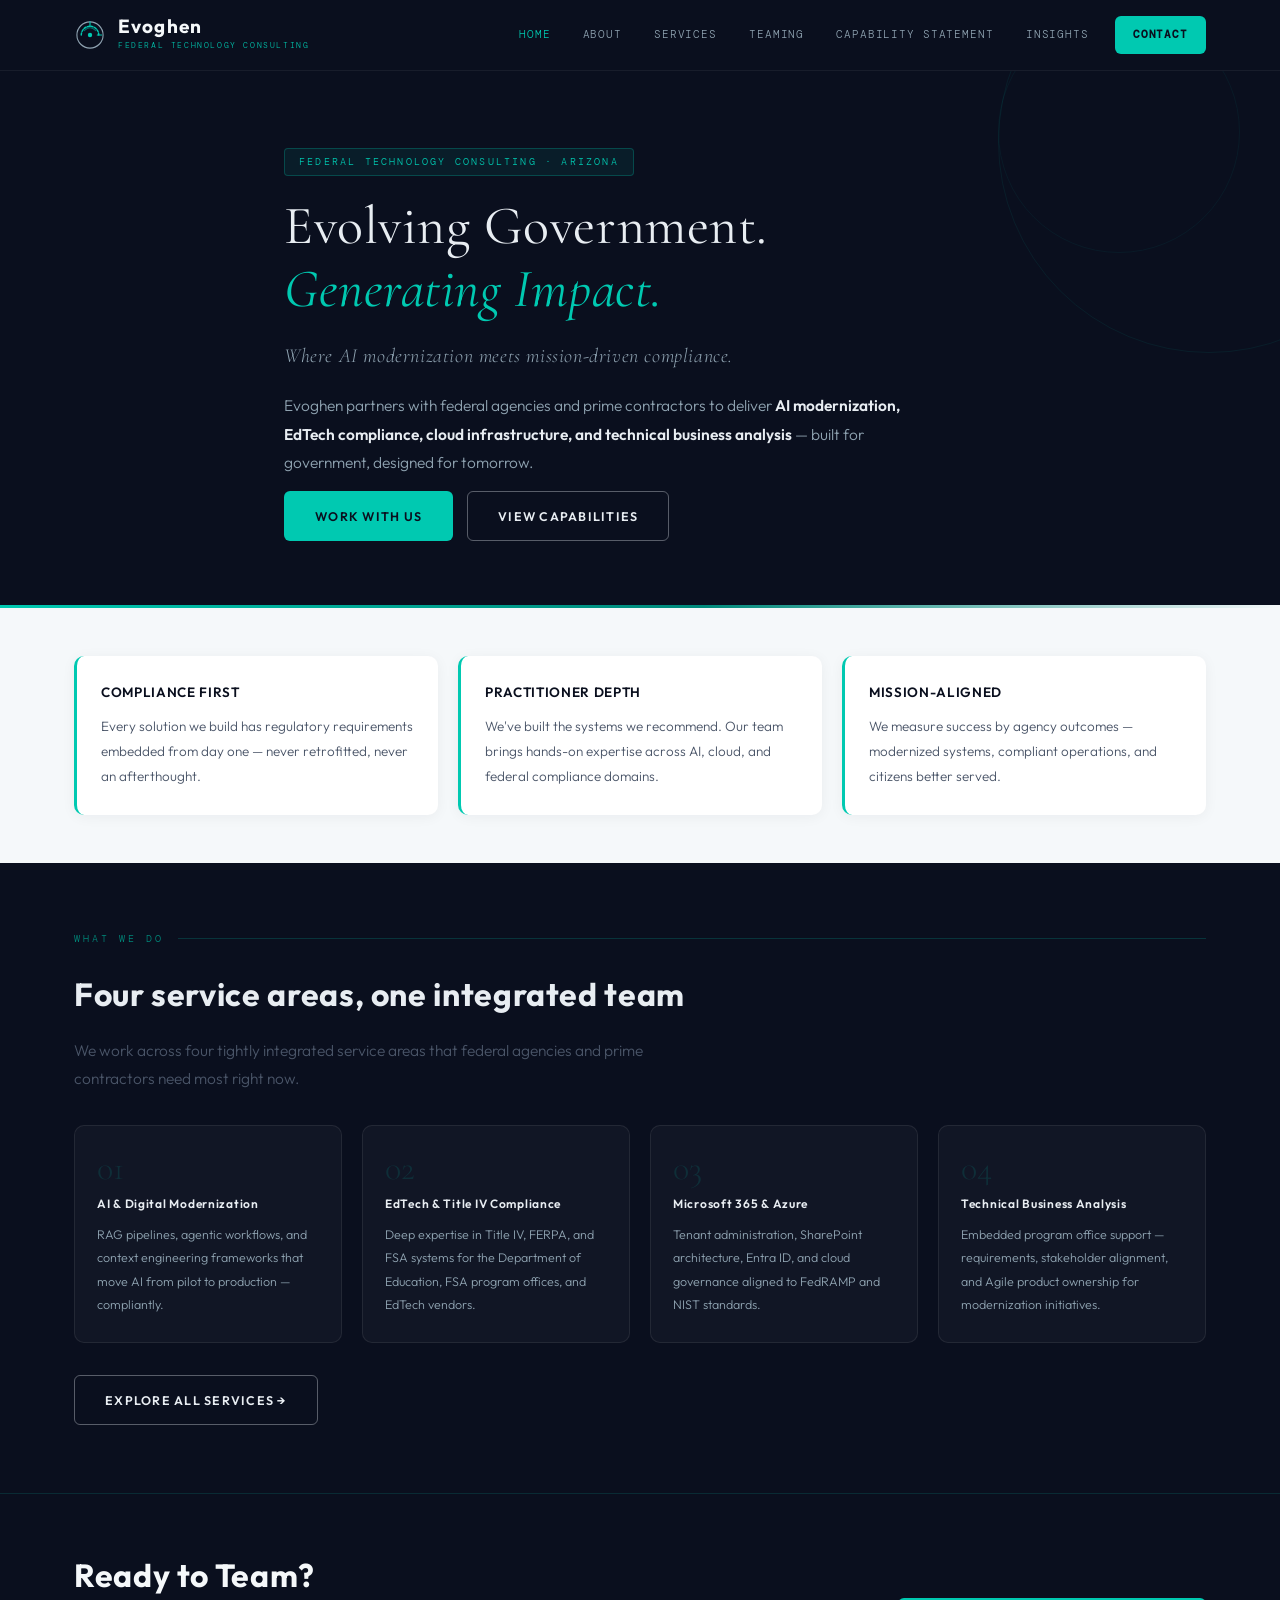
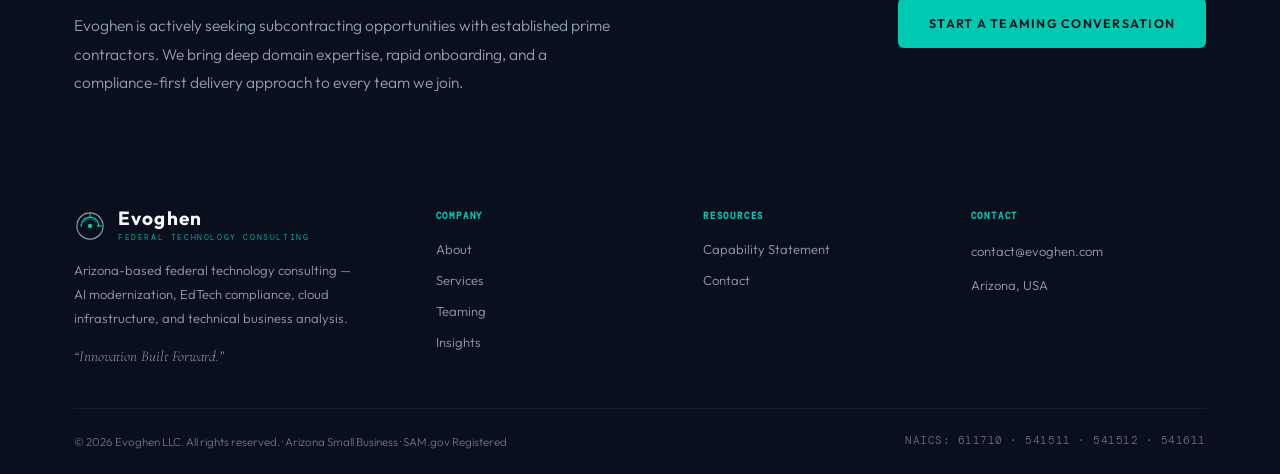
==== index.html @ 17c2ab5a "Build full 7-page Evoghen marketing site Static HTML/CSS/JS site implementing the brand identity sys" ====
<!DOCTYPE html>
<html lang="en">
<head>
<meta charset="UTF-8">
<meta name="viewport" content="width=device-width, initial-scale=1.0">
<title>Evoghen | Federal AI Modernization &amp; Technology Consulting</title>
<meta name="description" content="Evoghen is an Arizona-based federal technology consulting firm specializing in AI modernization, EdTech compliance, Microsoft 365/Azure, and technical business analysis for federal agencies and prime contractors.">
<meta name="keywords" content="federal technology consulting, AI modernization government, Title IV compliance, FSA consulting, Microsoft Azure federal, small business federal contractor Arizona">
<link rel="canonical" href="https://www.evoghen.com/">
<link rel="icon" type="image/svg+xml" href="assets/favicon.svg">
<link rel="preconnect" href="https://fonts.googleapis.com">
<link href="https://fonts.googleapis.com/css2?family=Cormorant+Garamond:ital,wght@0,300;0,400;0,600;1,300;1,400&family=DM+Mono:wght@300;400&family=Outfit:wght@200;300;400;600;700&display=swap" rel="stylesheet">
<link rel="stylesheet" href="css/styles.css">
</head>
<body>

<header class="site-header">
  <div class="container nav-inner">
    <a href="index.html" class="brand">
      <svg class="brand-icon" width="32" height="32" viewBox="0 0 44 44" fill="none">
        <circle cx="22" cy="22" r="18" stroke="#8FA3B1" stroke-width="1.5" fill="none"/>
        <path d="M10 22 A12 12 0 0 1 34 22" stroke="#00C9B1" fill="none" stroke-width="2" stroke-linecap="round" stroke-dasharray="3 2"/>
        <path d="M14 16 Q22 8 30 16" stroke="#00C9B1" fill="none" stroke-width="1.5" stroke-linecap="round" opacity="0.5"/>
        <circle cx="22" cy="22" r="3" fill="#00C9B1"/>
        <line x1="22" y1="4" x2="22" y2="10" stroke="#00C9B1" stroke-width="1.5" stroke-linecap="round"/>
        <line x1="38" y1="22" x2="32" y2="22" stroke="#00C9B1" stroke-width="1.5" stroke-linecap="round"/>
      </svg>
      <div>
        <div class="brand-name">Evoghen</div>
        <div class="brand-sub">Federal Technology Consulting</div>
      </div>
    </a>
    <button class="nav-toggle" aria-label="Toggle navigation" aria-expanded="false">
      <span></span><span></span><span></span>
    </button>
    <nav class="nav-links">
      <a href="index.html" class="active">Home</a>
      <a href="about.html">About</a>
      <a href="services.html">Services</a>
      <a href="teaming.html">Teaming</a>
      <a href="capability-statement.html">Capability Statement</a>
      <a href="insights.html">Insights</a>
      <a href="contact.html" class="nav-cta">Contact</a>
    </nav>
  </div>
</header>

<main>

  <!-- HERO -->
  <section class="hero hero-dark">
    <div class="container hero-inner">
      <div class="eyebrow">Federal Technology Consulting · Arizona</div>
      <h1 class="display">Evolving Government.<br><em>Generating Impact.</em></h1>
      <div class="tagline-italic">Where AI modernization meets mission-driven compliance.</div>
      <p>Evoghen partners with federal agencies and prime contractors to deliver <strong>AI modernization, EdTech compliance, cloud infrastructure, and technical business analysis</strong> — built for government, designed for tomorrow.</p>
      <div class="cta-row">
        <a href="teaming.html" class="btn btn-primary">Work With Us</a>
        <a href="capability-statement.html" class="btn btn-secondary">View Capabilities</a>
      </div>
    </div>
  </section>
  <div class="accent-bar"></div>

  <!-- VALUE PROP STRIP -->
  <section class="block tight">
    <div class="container">
      <div class="grid grid-3">
        <div class="card">
          <h3 class="subheading">Compliance First</h3>
          <p>Every solution we build has regulatory requirements embedded from day one — never retrofitted, never an afterthought.</p>
        </div>
        <div class="card">
          <h3 class="subheading">Practitioner Depth</h3>
          <p>We've built the systems we recommend. Our team brings hands-on expertise across AI, cloud, and federal compliance domains.</p>
        </div>
        <div class="card">
          <h3 class="subheading">Mission-Aligned</h3>
          <p>We measure success by agency outcomes — modernized systems, compliant operations, and citizens better served.</p>
        </div>
      </div>
    </div>
  </section>

  <!-- SERVICES OVERVIEW -->
  <section class="block on-navy">
    <div class="container">
      <div class="section-title">What We Do</div>
      <h2 class="heading" style="color:var(--cloud); max-width:640px;">Four service areas, one integrated team</h2>
      <p style="max-width:640px; margin-bottom:32px;">We work across four tightly integrated service areas that federal agencies and prime contractors need most right now.</p>
      <div class="grid grid-4">
        <div class="card-dark">
          <div class="num">01</div>
          <h3>AI &amp; Digital Modernization</h3>
          <p>RAG pipelines, agentic workflows, and context engineering frameworks that move AI from pilot to production — compliantly.</p>
        </div>
        <div class="card-dark">
          <div class="num">02</div>
          <h3>EdTech &amp; Title IV Compliance</h3>
          <p>Deep expertise in Title IV, FERPA, and FSA systems for the Department of Education, FSA program offices, and EdTech vendors.</p>
        </div>
        <div class="card-dark">
          <div class="num">03</div>
          <h3>Microsoft 365 &amp; Azure</h3>
          <p>Tenant administration, SharePoint architecture, Entra ID, and cloud governance aligned to FedRAMP and NIST standards.</p>
        </div>
        <div class="card-dark">
          <div class="num">04</div>
          <h3>Technical Business Analysis</h3>
          <p>Embedded program office support — requirements, stakeholder alignment, and Agile product ownership for modernization initiatives.</p>
        </div>
      </div>
      <div class="mt-32">
        <a href="services.html" class="btn btn-secondary">Explore All Services &rarr;</a>
      </div>
    </div>
  </section>

  <!-- TEAMING CTA BANNER -->
  <section class="cta-banner">
    <div class="container cta-banner-inner">
      <div>
        <h2 class="heading">Ready to Team?</h2>
        <p>Evoghen is actively seeking subcontracting opportunities with established prime contractors. We bring deep domain expertise, rapid onboarding, and a compliance-first delivery approach to every team we join.</p>
      </div>
      <a href="teaming.html" class="btn btn-primary">Start a Teaming Conversation</a>
    </div>
  </section>

</main>

<footer class="site-footer">
  <div class="container">
    <div class="footer-top">
      <div class="footer-brand">
        <a href="index.html" class="brand">
          <svg class="brand-icon" width="32" height="32" viewBox="0 0 44 44" fill="none">
            <circle cx="22" cy="22" r="18" stroke="#8FA3B1" stroke-width="1.5" fill="none"/>
            <path d="M10 22 A12 12 0 0 1 34 22" stroke="#00C9B1" fill="none" stroke-width="2" stroke-linecap="round" stroke-dasharray="3 2"/>
            <path d="M14 16 Q22 8 30 16" stroke="#00C9B1" fill="none" stroke-width="1.5" stroke-linecap="round" opacity="0.5"/>
            <circle cx="22" cy="22" r="3" fill="#00C9B1"/>
            <line x1="22" y1="4" x2="22" y2="10" stroke="#00C9B1" stroke-width="1.5" stroke-linecap="round"/>
            <line x1="38" y1="22" x2="32" y2="22" stroke="#00C9B1" stroke-width="1.5" stroke-linecap="round"/>
          </svg>
          <div>
            <div class="brand-name">Evoghen</div>
            <div class="brand-sub">Federal Technology Consulting</div>
          </div>
        </a>
        <p style="color:var(--steel); font-size:13px; max-width:280px; margin-top:14px;">Arizona-based federal technology consulting — AI modernization, EdTech compliance, cloud infrastructure, and technical business analysis.</p>
        <div class="footer-tagline">&ldquo;Innovation Built Forward.&rdquo;</div>
      </div>
      <div class="footer-col">
        <h4>Company</h4>
        <a href="about.html">About</a>
        <a href="services.html">Services</a>
        <a href="teaming.html">Teaming</a>
        <a href="insights.html">Insights</a>
      </div>
      <div class="footer-col">
        <h4>Resources</h4>
        <a href="capability-statement.html">Capability Statement</a>
        <a href="contact.html">Contact</a>
      </div>
      <div class="footer-col">
        <h4>Contact</h4>
        <p>contact@evoghen.com</p>
        <p>Arizona, USA</p>
      </div>
    </div>
    <div class="footer-bottom">
      <p>&copy; <span data-year></span> Evoghen LLC. All rights reserved. · Arizona Small Business · SAM.gov Registered</p>
      <div class="footer-naics">NAICS: 611710 · 541511 · 541512 · 541611</div>
    </div>
  </div>
</footer>

<script src="js/main.js"></script>
</body>
</html>
---- css/styles.css ----
/* ============================================================
   Evoghen — Global Stylesheet
   Brand Identity System v2.0
============================================================ */

:root {
  --navy: #0A0F1E;
  --midnight: #111827;
  --slate: #1E2A3A;
  --teal: #00C9B1;
  --teal-dark: #00897B;
  --teal-glow: rgba(0, 201, 177, 0.08);
  --gold: #C9A84C;
  --steel: #8FA3B1;
  --cloud: #E8EDF2;
  --white: #F5F8FA;
  --ink: #1A202C;
  --muted: #4A5568;

  --font-display: 'Cormorant Garamond', serif;
  --font-body: 'Outfit', sans-serif;
  --font-mono: 'DM Mono', monospace;

  --container: 1180px;
  --radius: 10px;
  --radius-sm: 6px;
}

/* ── RESET ── */
* { margin: 0; padding: 0; box-sizing: border-box; }

html { scroll-behavior: smooth; }

body {
  font-family: var(--font-body);
  font-weight: 300;
  background: var(--white);
  color: var(--ink);
  line-height: 1.6;
  -webkit-font-smoothing: antialiased;
}

img { max-width: 100%; display: block; }

a { color: inherit; text-decoration: none; }

ul { list-style: none; }

button { font-family: inherit; cursor: pointer; }

.container {
  max-width: var(--container);
  margin: 0 auto;
  padding: 0 24px;
}

/* ── TYPOGRAPHY ── */
h1, h2, h3, h4 { font-family: var(--font-body); font-weight: 600; }

.eyebrow {
  font-family: var(--font-mono);
  font-size: 10px;
  letter-spacing: 0.22em;
  text-transform: uppercase;
  color: var(--teal-dark);
  background: rgba(0, 201, 177, 0.06);
  border: 1px solid rgba(0, 201, 177, 0.2);
  display: inline-block;
  padding: 5px 14px;
  border-radius: 4px;
  margin-bottom: 18px;
}
.hero-dark .eyebrow {
  color: var(--teal);
  background: rgba(0, 201, 177, 0.08);
  border-color: rgba(0, 201, 177, 0.25);
}

h1.display {
  font-family: var(--font-display);
  font-weight: 400;
  font-size: clamp(34px, 5vw, 54px);
  line-height: 1.18;
  letter-spacing: 0.01em;
  color: var(--cloud);
  margin-bottom: 20px;
}
h1.display em { color: var(--teal); font-style: italic; }

.tagline-italic {
  font-family: var(--font-display);
  font-style: italic;
  font-size: clamp(16px, 2vw, 20px);
  color: var(--steel);
  letter-spacing: 0.03em;
  margin-bottom: 20px;
  line-height: 1.5;
}

.section-title {
  font-family: var(--font-mono);
  font-size: 10px;
  letter-spacing: 0.3em;
  text-transform: uppercase;
  color: var(--teal-dark);
  margin-bottom: 22px;
  display: flex;
  align-items: center;
  gap: 14px;
}
.section-title::after {
  content: '';
  flex: 1;
  height: 1px;
  background: rgba(0, 201, 177, 0.2);
}

h2.heading {
  font-family: var(--font-body);
  font-weight: 700;
  font-size: clamp(24px, 3vw, 32px);
  letter-spacing: 0.02em;
  color: var(--navy);
  margin-bottom: 16px;
}
.hero-dark h2.heading { color: var(--cloud); }

h3.subheading {
  font-family: var(--font-body);
  font-weight: 600;
  font-size: 15px;
  letter-spacing: 0.05em;
  text-transform: uppercase;
  color: var(--navy);
  margin-bottom: 10px;
}

p { font-size: 15.5px; line-height: 1.85; color: var(--muted); font-weight: 300; margin-bottom: 14px; max-width: 720px; }
p:last-child { margin-bottom: 0; }
p strong { color: var(--ink); font-weight: 600; }
.hero-dark p, .on-dark p { color: var(--steel); }
.hero-dark p strong, .on-dark p strong { color: var(--cloud); }

.lede { font-size: 18px; }

/* ── BUTTONS / CTAs ── */
.btn {
  display: inline-flex;
  align-items: center;
  gap: 8px;
  font-family: var(--font-body);
  font-weight: 600;
  font-size: 12.5px;
  letter-spacing: 0.1em;
  text-transform: uppercase;
  padding: 14px 30px;
  border-radius: var(--radius-sm);
  border: 1px solid transparent;
  transition: transform 0.15s ease, background 0.2s ease, border-color 0.2s ease, color 0.2s ease;
  white-space: nowrap;
}
.btn:hover { transform: translateY(-1px); }

.btn-primary {
  background: var(--teal);
  color: var(--navy);
}
.btn-primary:hover { background: #14d9c0; }

.btn-secondary {
  background: transparent;
  border-color: rgba(232, 237, 242, 0.35);
  color: var(--cloud);
}
.btn-secondary:hover { border-color: var(--teal); color: var(--teal); }

.btn-outline-dark {
  background: transparent;
  border-color: rgba(10, 15, 30, 0.2);
  color: var(--navy);
}
.btn-outline-dark:hover { border-color: var(--teal-dark); color: var(--teal-dark); }

.cta-row { display: flex; flex-wrap: wrap; gap: 14px; margin-top: 8px; }

/* ── HEADER / NAV ── */
.site-header {
  background: var(--navy);
  position: sticky;
  top: 0;
  z-index: 100;
  border-bottom: 1px solid rgba(255, 255, 255, 0.06);
}
.nav-inner {
  display: flex;
  align-items: center;
  justify-content: space-between;
  padding: 16px 24px;
}
.brand {
  display: flex;
  align-items: center;
  gap: 12px;
}
.brand-icon { flex-shrink: 0; }
.brand-name {
  font-family: var(--font-body);
  font-weight: 700;
  font-size: 19px;
  letter-spacing: 0.06em;
  color: var(--white);
  line-height: 1;
}
.brand-sub {
  font-family: var(--font-mono);
  font-size: 8px;
  letter-spacing: 0.2em;
  text-transform: uppercase;
  color: var(--teal);
  margin-top: 3px;
}

.nav-links {
  display: flex;
  align-items: center;
  gap: 4px;
}
.nav-links a {
  font-family: var(--font-mono);
  font-size: 11px;
  letter-spacing: 0.08em;
  text-transform: uppercase;
  color: var(--steel);
  padding: 10px 14px;
  border-radius: var(--radius-sm);
  transition: color 0.2s ease, background 0.2s ease;
}
.nav-links a:hover { color: var(--teal); background: rgba(0, 201, 177, 0.06); }
.nav-links a.active { color: var(--teal); }
.nav-links a.nav-cta {
  margin-left: 8px;
  background: var(--teal);
  color: var(--navy);
  font-weight: 600;
  padding: 10px 18px;
}
.nav-links a.nav-cta:hover { background: #14d9c0; color: var(--navy); }

.nav-toggle {
  display: none;
  background: none;
  border: none;
  padding: 8px;
}
.nav-toggle span {
  display: block;
  width: 22px;
  height: 2px;
  background: var(--cloud);
  margin: 5px 0;
  transition: transform 0.2s ease, opacity 0.2s ease;
}

/* ── HERO ── */
.hero {
  padding: 76px 0 64px;
  position: relative;
  overflow: hidden;
}
.hero-dark { background: var(--navy); }
.hero-dark::before {
  content: '';
  position: absolute;
  top: -140px; right: -140px;
  width: 420px; height: 420px;
  border-radius: 50%;
  border: 1px solid rgba(0, 201, 177, 0.08);
  pointer-events: none;
}
.hero-dark::after {
  content: '';
  position: absolute;
  top: -60px; right: 40px;
  width: 240px; height: 240px;
  border-radius: 50%;
  border: 1px solid rgba(0, 201, 177, 0.06);
  pointer-events: none;
}
.hero-inner { position: relative; z-index: 1; max-width: 760px; }
.hero-inner p { max-width: 640px; }

.accent-bar {
  height: 3px;
  background: linear-gradient(90deg, var(--teal) 0%, var(--teal-dark) 55%, transparent 100%);
}

/* ── SECTIONS ── */
section.block { padding: 68px 0; }
section.block.tight { padding: 48px 0; }
.on-navy { background: var(--navy); }
.on-slate { background: var(--midnight); }
.border-top { border-top: 1px solid rgba(10, 15, 30, 0.07); }

/* ── GRIDS ── */
.grid { display: grid; gap: 20px; }
.grid-2 { grid-template-columns: 1fr 1fr; }
.grid-3 { grid-template-columns: repeat(3, 1fr); }
.grid-4 { grid-template-columns: repeat(4, 1fr); }

/* ── CARDS ── */
.card {
  background: #fff;
  border-radius: var(--radius);
  padding: 26px 24px;
  border-left: 3px solid var(--teal);
  box-shadow: 0 2px 14px rgba(10, 15, 30, 0.05);
}
.card h3 { font-size: 13.5px; margin-bottom: 10px; }
.card p { font-size: 13.5px; }

.card-dark {
  background: rgba(255, 255, 255, 0.03);
  border: 1px solid rgba(255, 255, 255, 0.08);
  border-radius: var(--radius);
  padding: 26px 22px;
  position: relative;
  overflow: hidden;
}
.card-dark::after {
  content: '';
  position: absolute;
  bottom: 0; left: 0;
  width: 100%; height: 2px;
  background: var(--teal);
  transform: scaleX(0);
  transform-origin: left;
  transition: transform 0.25s ease;
}
.card-dark:hover::after { transform: scaleX(1); }
.card-dark .num {
  font-family: var(--font-display);
  font-size: 34px;
  font-weight: 300;
  color: rgba(0, 201, 177, 0.14);
  line-height: 1;
  margin-bottom: 8px;
}
.card-dark h3 {
  font-size: 12px;
  letter-spacing: 0.06em;
  color: var(--cloud);
  margin-bottom: 10px;
}
.card-dark p { font-size: 12.5px; color: var(--steel); }

.stat-card {
  padding: 28px 24px;
  background: rgba(255, 255, 255, 0.02);
  border-radius: var(--radius);
  border: 1px solid rgba(255, 255, 255, 0.07);
}
.stat-card .stat {
  font-family: var(--font-display);
  font-size: 42px;
  font-weight: 300;
  color: var(--teal);
  line-height: 1;
  margin-bottom: 8px;
}
.stat-card .stat span { font-size: 18px; opacity: 0.7; }
.stat-card h3 { font-size: 12px; color: var(--cloud); letter-spacing: 0.07em; margin-bottom: 8px; }
.stat-card p { font-size: 12.5px; color: var(--steel); }

/* Tags */
.tags { display: flex; flex-wrap: wrap; gap: 6px; margin-top: 12px; }
.tag {
  font-family: var(--font-mono);
  font-size: 8.5px;
  letter-spacing: 0.06em;
  color: var(--teal-dark);
  background: rgba(0, 201, 177, 0.08);
  border: 1px solid rgba(0, 201, 177, 0.2);
  border-radius: 3px;
  padding: 3px 8px;
}
.card-dark .tag { color: var(--teal); background: rgba(0, 201, 177, 0.06); border-color: rgba(0, 201, 177, 0.18); }

/* ── ARROW LISTS ── */
.arrow-list li {
  font-size: 14.5px;
  line-height: 1.75;
  color: var(--muted);
  font-weight: 300;
  padding: 9px 0 9px 22px;
  border-bottom: 1px solid rgba(10, 15, 30, 0.06);
  position: relative;
}
.arrow-list li:last-child { border-bottom: none; }
.arrow-list li::before {
  content: '→';
  position: absolute;
  left: 0;
  color: var(--teal-dark);
  font-size: 12px;
}
.arrow-list li strong { color: var(--ink); }

.arrow-list.on-dark li { color: var(--steel); border-bottom-color: rgba(255,255,255,0.06); }
.arrow-list.on-dark li strong { color: var(--cloud); }
.arrow-list.on-dark li::before { color: var(--teal); }

/* ── TARGET LIST (icon + name/sub) ── */
.dot-list .item {
  display: flex;
  align-items: flex-start;
  gap: 12px;
  padding: 12px 0;
  border-bottom: 1px solid rgba(10, 15, 30, 0.06);
}
.dot-list .item:last-child { border-bottom: none; }
.dot-list .dot {
  width: 6px; height: 6px;
  border-radius: 50%;
  background: var(--teal);
  margin-top: 7px;
  flex-shrink: 0;
}
.dot-list .name { font-size: 14px; font-weight: 500; color: var(--ink); margin-bottom: 2px; }
.dot-list .sub { font-size: 12.5px; color: var(--muted); font-weight: 300; }
.dot-list.on-dark .name { color: var(--cloud); }
.dot-list.on-dark .sub { color: var(--steel); }
.dot-list.on-dark .item { border-bottom-color: rgba(255,255,255,0.06); }

.col-title {
  font-family: var(--font-mono);
  font-size: 10px;
  letter-spacing: 0.2em;
  text-transform: uppercase;
  color: var(--teal-dark);
  margin-bottom: 16px;
  padding-bottom: 10px;
  border-bottom: 1px solid rgba(0, 201, 177, 0.18);
}
.on-dark .col-title { color: var(--teal); border-bottom-color: rgba(0, 201, 177, 0.2); }

/* ── VALUE PROP / DIFFERENTIATOR TILE ── */
.value-tile { text-align: left; padding: 26px 24px; }

/* ── CTA BANNER ── */
.cta-banner {
  background: var(--navy);
  border-top: 1px solid rgba(0, 201, 177, 0.15);
  padding: 56px 0;
}
.cta-banner-inner {
  display: flex;
  align-items: center;
  justify-content: space-between;
  gap: 32px;
  flex-wrap: wrap;
}
.cta-banner h2 { color: var(--white); margin-bottom: 10px; }
.cta-banner p { color: var(--steel); max-width: 560px; margin-bottom: 0; }

/* ── FOOTER ── */
.site-footer { background: var(--navy); padding-top: 56px; }
.footer-top {
  display: grid;
  grid-template-columns: 1.4fr 1fr 1fr 1fr;
  gap: 32px;
  padding-bottom: 40px;
}
.footer-brand .brand { margin-bottom: 14px; }
.footer-tagline {
  font-family: var(--font-display);
  font-style: italic;
  font-size: 15px;
  color: var(--steel);
  margin-top: 12px;
}
.footer-col h4 {
  font-family: var(--font-mono);
  font-size: 9px;
  letter-spacing: 0.2em;
  text-transform: uppercase;
  color: var(--teal);
  margin-bottom: 16px;
}
.footer-col a, .footer-col p {
  display: block;
  font-size: 13px;
  color: var(--steel);
  margin-bottom: 10px;
  font-weight: 300;
}
.footer-col a:hover { color: var(--teal); }
.footer-bottom {
  border-top: 1px solid rgba(255, 255, 255, 0.06);
  padding: 22px 0;
  display: flex;
  justify-content: space-between;
  align-items: center;
  gap: 16px;
  flex-wrap: wrap;
}
.footer-bottom p {
  font-size: 11.5px;
  color: var(--steel);
  opacity: 0.7;
  margin: 0;
}
.footer-naics {
  font-family: var(--font-mono);
  font-size: 10.5px;
  color: var(--steel);
  opacity: 0.7;
  letter-spacing: 0.05em;
}

/* ── FORMS ── */
.form-grid {
  display: grid;
  grid-template-columns: 1fr 1fr;
  gap: 18px;
}
.form-field { display: flex; flex-direction: column; gap: 6px; }
.form-field.full { grid-column: 1 / -1; }
.form-field label {
  font-family: var(--font-mono);
  font-size: 10px;
  letter-spacing: 0.14em;
  text-transform: uppercase;
  color: var(--teal-dark);
}
.form-field input,
.form-field select,
.form-field textarea {
  font-family: var(--font-body);
  font-size: 14.5px;
  color: var(--ink);
  background: #fff;
  border: 1px solid rgba(10, 15, 30, 0.15);
  border-radius: var(--radius-sm);
  padding: 12px 14px;
  transition: border-color 0.2s ease;
}
.form-field input:focus,
.form-field select:focus,
.form-field textarea:focus {
  outline: none;
  border-color: var(--teal-dark);
}
.form-field textarea { resize: vertical; min-height: 130px; }

.form-status {
  margin-top: 18px;
  padding: 14px 18px;
  border-radius: var(--radius-sm);
  font-size: 13.5px;
  display: none;
}
.form-status.visible { display: block; }
.form-status.success { background: rgba(0, 201, 177, 0.08); border: 1px solid rgba(0, 201, 177, 0.3); color: var(--teal-dark); }
.form-status.error { background: rgba(217, 84, 84, 0.08); border: 1px solid rgba(217, 84, 84, 0.3); color: #b74747; }

/* ── AT-A-GLANCE / SEO / NOTE BOXES ── */
.note-box {
  background: #fffbeb;
  border: 1px solid #f0c040;
  border-radius: var(--radius-sm);
  padding: 14px 18px;
  font-size: 12.5px;
  color: #6b5a1f;
  line-height: 1.65;
  margin-top: 16px;
}
.note-box strong { color: #4a3e14; }

/* ── UTILITIES ── */
.mt-8 { margin-top: 8px; }
.mt-16 { margin-top: 16px; }
.mt-24 { margin-top: 24px; }
.mt-32 { margin-top: 32px; }
.mb-0 { margin-bottom: 0 !important; }
.text-center { text-align: center; }
.max-w-720 { max-width: 720px; }

/* ── RESPONSIVE ── */
@media (max-width: 900px) {
  .grid-4 { grid-template-columns: repeat(2, 1fr); }
  .grid-3 { grid-template-columns: repeat(2, 1fr); }
  .grid-2 { grid-template-columns: 1fr; }
  .footer-top { grid-template-columns: 1fr 1fr; }
  .form-grid { grid-template-columns: 1fr; }
}

@media (max-width: 720px) {
  .nav-toggle { display: block; }
  .nav-links {
    position: absolute;
    top: 100%; left: 0; right: 0;
    background: var(--navy);
    flex-direction: column;
    align-items: stretch;
    padding: 8px 16px 20px;
    border-bottom: 1px solid rgba(255,255,255,0.06);
    display: none;
  }
  .nav-links.open { display: flex; }
  .nav-links a { padding: 12px 10px; }
  .nav-links .nav-cta { margin-left: 0; text-align: center; }

  .grid-4, .grid-3 { grid-template-columns: 1fr; }
  .footer-top { grid-template-columns: 1fr; gap: 28px; }
  .cta-banner-inner { flex-direction: column; align-items: flex-start; }
  .hero { padding: 56px 0 44px; }
  section.block { padding: 48px 0; }
}

/* ── PRINT (Capability Statement) ── */
@media print {
  .site-header, .site-footer, .no-print { display: none !important; }
  body { background: #fff; }
  section.block { padding: 16px 0; }
}
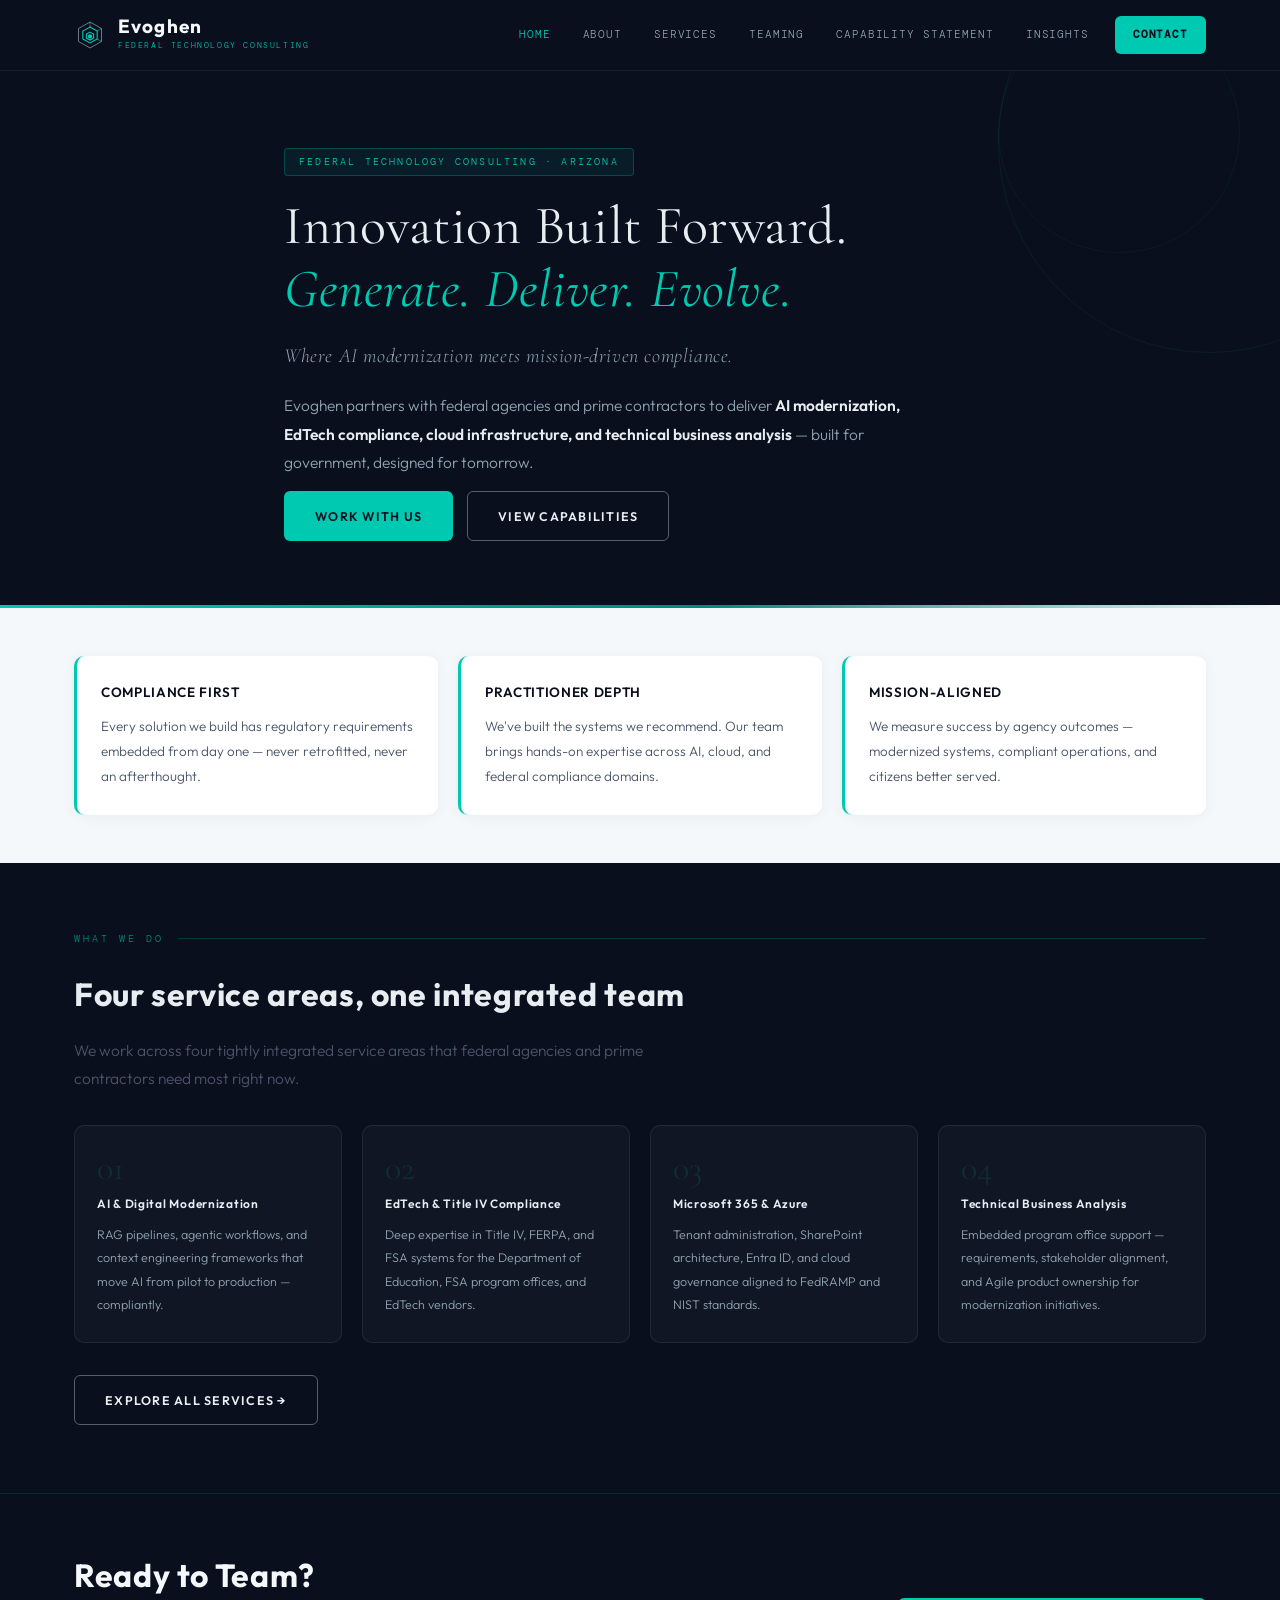
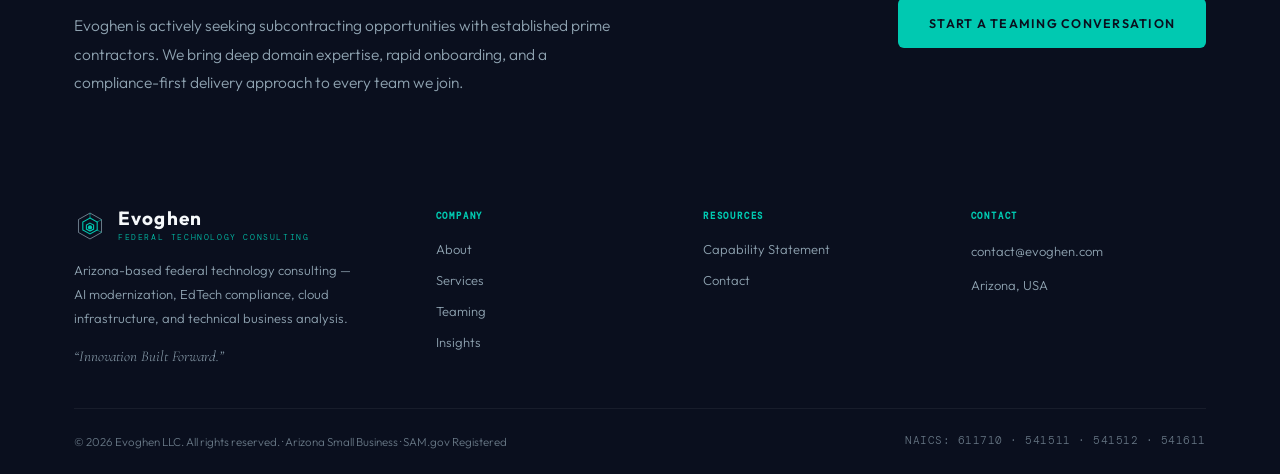
==== commit e93d19a5: "Use true brand-system logo mark and updated hero tagline Replace the placeholder circle icon (used i" ====
--- a/index.html
+++ b/index.html
@@ -18,12 +18,13 @@
   <div class="container nav-inner">
     <a href="index.html" class="brand">
       <svg class="brand-icon" width="32" height="32" viewBox="0 0 44 44" fill="none">
-        <circle cx="22" cy="22" r="18" stroke="#8FA3B1" stroke-width="1.5" fill="none"/>
-        <path d="M10 22 A12 12 0 0 1 34 22" stroke="#00C9B1" fill="none" stroke-width="2" stroke-linecap="round" stroke-dasharray="3 2"/>
-        <path d="M14 16 Q22 8 30 16" stroke="#00C9B1" fill="none" stroke-width="1.5" stroke-linecap="round" opacity="0.5"/>
-        <circle cx="22" cy="22" r="3" fill="#00C9B1"/>
-        <line x1="22" y1="4" x2="22" y2="10" stroke="#00C9B1" stroke-width="1.5" stroke-linecap="round"/>
-        <line x1="38" y1="22" x2="32" y2="22" stroke="#00C9B1" stroke-width="1.5" stroke-linecap="round"/>
+        <polygon points="22,4.18 37.84,13.09 37.84,30.91 22,39.82 6.16,30.91 6.16,13.09" stroke="#8FA3B1" stroke-width="1" fill="none"/>
+        <polygon points="22,11.11 31.9,16.55 31.9,27.45 22,32.89 12.1,27.45 12.1,16.55" stroke="#00C9B1" stroke-width="1.5" fill="none"/>
+        <polygon points="22,18.04 26.95,20.76 26.95,26.21 22,28.93 17.05,26.21 17.05,20.76" stroke="#00C9B1" stroke-width="1.5" fill="none"/>
+        <circle cx="22" cy="23.98" r="2.97" fill="#00C9B1"/>
+        <line x1="22" y1="11.11" x2="22" y2="4.18" stroke="#00C9B1" stroke-width="1" stroke-dasharray="2 2" stroke-linecap="round"/>
+        <line x1="31.9" y1="16.55" x2="37.84" y2="13.09" stroke="#00C9B1" stroke-width="1" stroke-dasharray="2 2" stroke-linecap="round"/>
+        <line x1="31.9" y1="27.45" x2="37.84" y2="30.91" stroke="#00C9B1" stroke-width="1" stroke-dasharray="2 2" stroke-linecap="round"/>
       </svg>
       <div>
         <div class="brand-name">Evoghen</div>
@@ -51,7 +52,7 @@
   <section class="hero hero-dark">
     <div class="container hero-inner">
       <div class="eyebrow">Federal Technology Consulting · Arizona</div>
-      <h1 class="display">Evolving Government.<br><em>Generating Impact.</em></h1>
+      <h1 class="display">Innovation Built Forward.<br><em>Generate. Deliver. Evolve.</em></h1>
       <div class="tagline-italic">Where AI modernization meets mission-driven compliance.</div>
       <p>Evoghen partners with federal agencies and prime contractors to deliver <strong>AI modernization, EdTech compliance, cloud infrastructure, and technical business analysis</strong> — built for government, designed for tomorrow.</p>
       <div class="cta-row">
@@ -135,12 +136,13 @@
       <div class="footer-brand">
         <a href="index.html" class="brand">
           <svg class="brand-icon" width="32" height="32" viewBox="0 0 44 44" fill="none">
-            <circle cx="22" cy="22" r="18" stroke="#8FA3B1" stroke-width="1.5" fill="none"/>
-            <path d="M10 22 A12 12 0 0 1 34 22" stroke="#00C9B1" fill="none" stroke-width="2" stroke-linecap="round" stroke-dasharray="3 2"/>
-            <path d="M14 16 Q22 8 30 16" stroke="#00C9B1" fill="none" stroke-width="1.5" stroke-linecap="round" opacity="0.5"/>
-            <circle cx="22" cy="22" r="3" fill="#00C9B1"/>
-            <line x1="22" y1="4" x2="22" y2="10" stroke="#00C9B1" stroke-width="1.5" stroke-linecap="round"/>
-            <line x1="38" y1="22" x2="32" y2="22" stroke="#00C9B1" stroke-width="1.5" stroke-linecap="round"/>
+            <polygon points="22,4.18 37.84,13.09 37.84,30.91 22,39.82 6.16,30.91 6.16,13.09" stroke="#8FA3B1" stroke-width="1" fill="none"/>
+            <polygon points="22,11.11 31.9,16.55 31.9,27.45 22,32.89 12.1,27.45 12.1,16.55" stroke="#00C9B1" stroke-width="1.5" fill="none"/>
+            <polygon points="22,18.04 26.95,20.76 26.95,26.21 22,28.93 17.05,26.21 17.05,20.76" stroke="#00C9B1" stroke-width="1.5" fill="none"/>
+            <circle cx="22" cy="23.98" r="2.97" fill="#00C9B1"/>
+            <line x1="22" y1="11.11" x2="22" y2="4.18" stroke="#00C9B1" stroke-width="1" stroke-dasharray="2 2" stroke-linecap="round"/>
+            <line x1="31.9" y1="16.55" x2="37.84" y2="13.09" stroke="#00C9B1" stroke-width="1" stroke-dasharray="2 2" stroke-linecap="round"/>
+            <line x1="31.9" y1="27.45" x2="37.84" y2="30.91" stroke="#00C9B1" stroke-width="1" stroke-dasharray="2 2" stroke-linecap="round"/>
           </svg>
           <div>
             <div class="brand-name">Evoghen</div>
